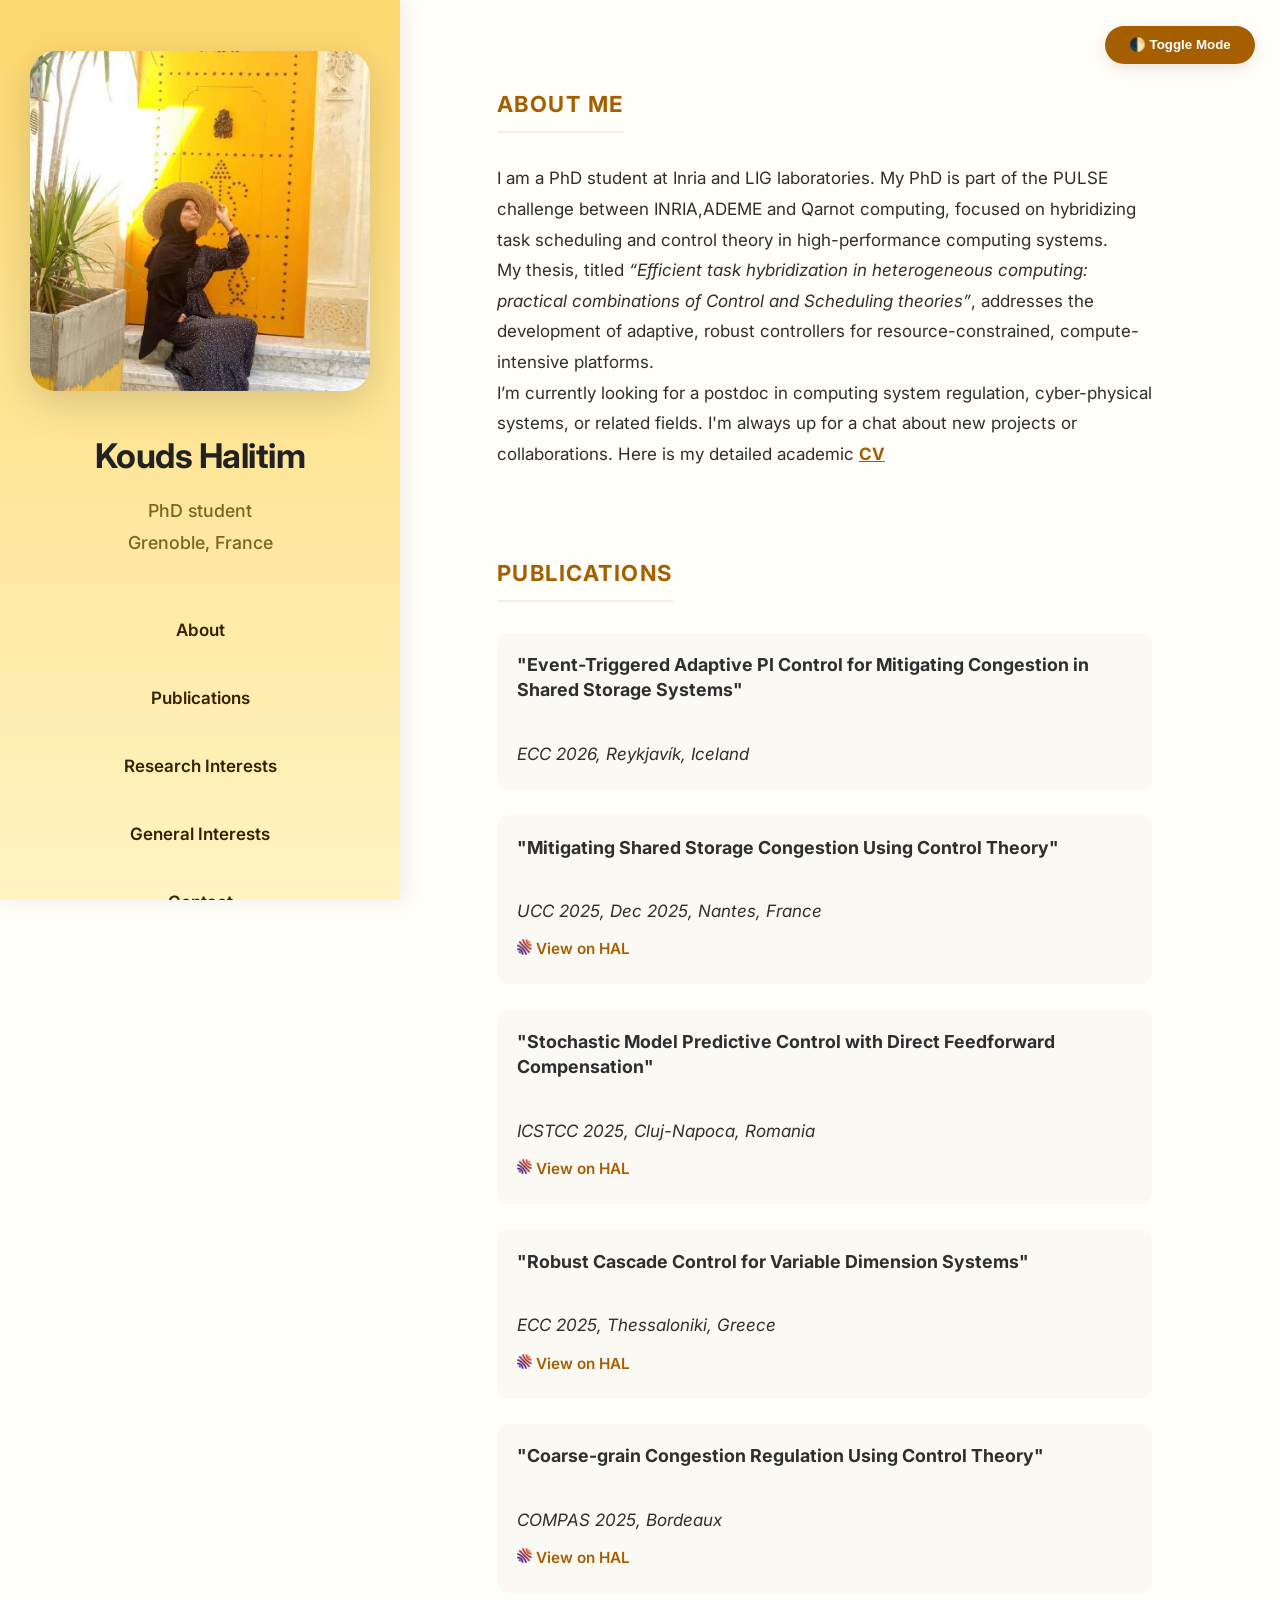
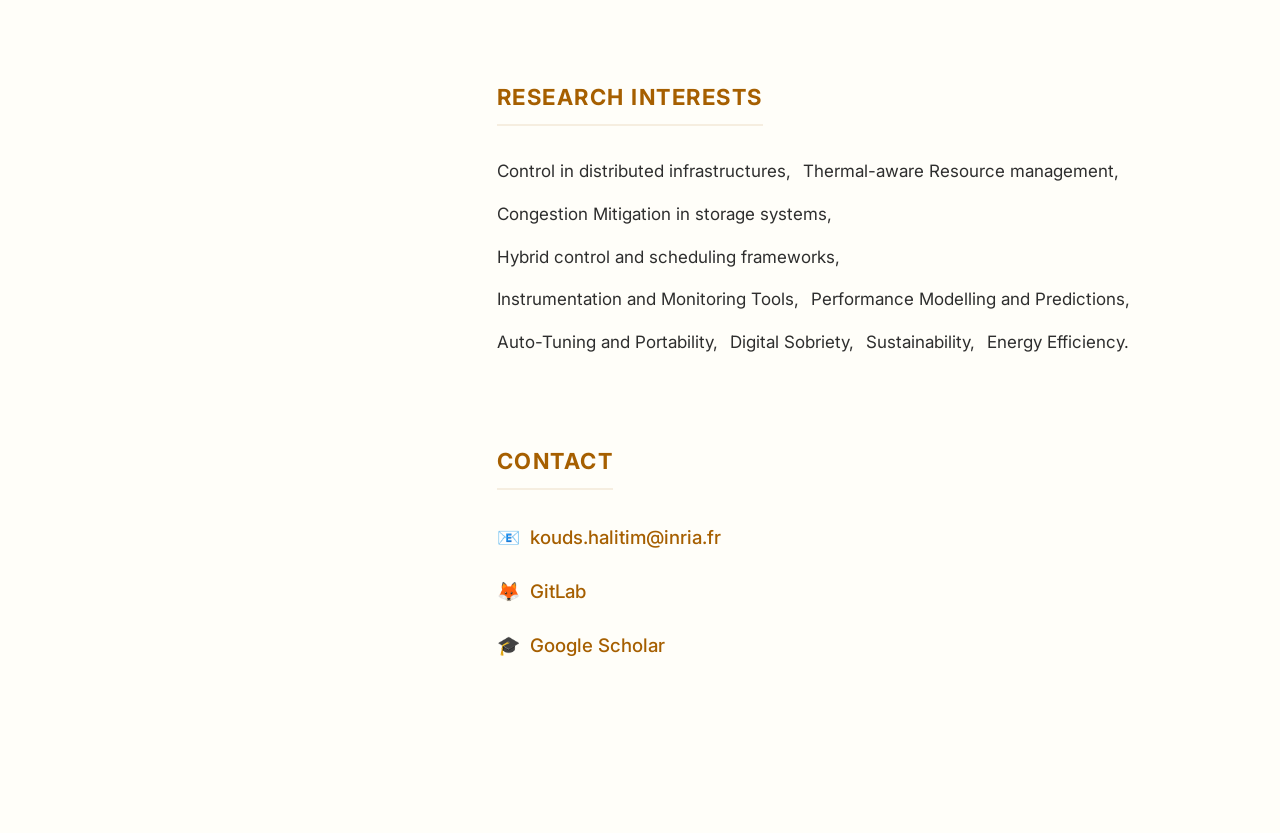
==== index.html @ ea8a24f0 "Fix HTML formatting and structure" ====
<!DOCTYPE html>
<html lang="en">
<head>
  <meta charset="UTF-8" />
  <meta name="viewport" content="width=device-width, initial-scale=1.0" />
  <title>Kouds Halitim | PhD Student</title>
  <meta name="description" content="Portfolio of Kouds Halitim" />
  <link rel="stylesheet" href="styles.css">
  <link rel="preconnect" href="https://fonts.googleapis.com">
  <link rel="preconnect" href="https://fonts.gstatic.com" crossorigin>
  <link href="https://fonts.googleapis.com/css2?family=Inter:wght@400;500;600;700&display=swap" rel="stylesheet">
  <script>
    function toggleTheme() {
      document.body.classList.toggle('dark-mode');
    }
  </script>
</head>
<body>

  <button class="theme-toggle" onclick="toggleTheme()">🌓 Toggle Mode</button>

  <div class="layout">
    <aside class="sidebar">
      <div class="profile-container">
        <img src="88205726.jpeg" alt="Kouds Halitim" class="profile-pic" />
      </div>
      <h1>Kouds Halitim</h1>
      <p class="tagline">PhD student<br/>Grenoble, France</p>
      
      <nav>
        <ul>
          <li><a href="#about">About</a></li>
          <li><a href="#publications">Publications</a></li>
          <li><a href="#research">Research Interests</a></li>
          <li><a href="interests.html">General Interests</a></li>
          <li><a href="#contact">Contact</a></li>
        </ul>
      </nav>
    </aside>

    <main class="main">
      <section id="about">
        <h2>About Me</h2>
        <p>I am a PhD student at Inria and LIG laboratories. My PhD is part of the PULSE challenge between INRIA,ADEME and Qarnot computing, focused on hybridizing task scheduling and control theory in high-performance computing systems.</p>
        <p>My thesis, titled <em>“Efficient task hybridization in heterogeneous computing: practical combinations of Control and Scheduling theories”</em>, addresses the development of adaptive, robust controllers for resource-constrained, compute-intensive platforms.</p>
        <p>I’m currently looking for a postdoc in computing system regulation, cyber-physical systems, or related fields. I'm always up for a chat about new projects or collaborations. Here is my detailed academic 
       <a href="Academic_CV.pdf" target="_blank" style="color: #a65f00; font-weight: bold;">
        CV
      </a> 
        </p>
        
      </section>

      <section id="publications">
        <h2>Publications</h2>
        <ul class="publications-list">
          <li>
            <strong>"Event-Triggered Adaptive PI Control for Mitigating Congestion in Shared Storage Systems"</strong><br />
            <span><em>ECC 2026, Reykjavík, Iceland</em></span>
          </li>
          <li>
            <strong>"Mitigating Shared Storage Congestion Using Control Theory"</strong><br />
            <span><em>UCC 2025, Dec 2025, Nantes, France</em></span><br />
            <a href="https://cnrs.hal.science/LIG/hal-05368563v1" target="_blank"> <img src= "hal-logo-header.png" alt="Hal logo" style="height:1em; vertical-align:text-top; right-margin:5px;"> View on HAL</a>
          </li>
          <li>
            <strong>"Stochastic Model Predictive Control with Direct Feedforward Compensation"</strong><br />
            <span><em>ICSTCC 2025, Cluj-Napoca, Romania</em></span><br />
            <a href="https://hal.science/hal-05210549v1" target="_blank"> <img src="hal-logo-header.png" alt="HAL logo" style="height:1em; vertical-align:text-top; right-margin:5px;"> View on HAL</a>
          </li>
          <li>
            <strong>"Robust Cascade Control for Variable Dimension Systems"</strong><br />
            <span><em>ECC 2025, Thessaloniki, Greece</em></span><br />
            <a href="https://hal.science/hal-05117585v1" target="_blank"><img src="hal-logo-header.png" alt="HAL logo" style="height:1em; vertical-align:text-top; right-margin:5px;"> View on HAL</a>
          </li>
          <li>
            <strong>"Coarse-grain Congestion Regulation Using Control Theory"</strong><br />
            <span><em>COMPAS 2025, Bordeaux</em></span><br />
            <a href="https://hal.science/hal-05075480v1" target="_blank"><img src="hal-logo-header.png" alt="HAL logo" style="height:1em; vertical-align:text-top; right-margin:5px;"> View on HAL</a>
          </li>
        </ul>
      </section>

      <section id="research">
        <h2>Research Interests</h2>
        <div class="research-container">
          <span>Control in distributed infrastructures, </span>
          <span>Thermal-aware Resource management, </span>
          <span>Congestion Mitigation in storage systems, </span>
          <span>Hybrid control and scheduling frameworks,</span>
          <span>Instrumentation and Monitoring Tools,</span>
          <span>Performance Modelling and Predictions,</span>
          <span>Auto-Tuning and Portability,</span>
          <span>Digital Sobriety,</span>
          <span>Sustainability,</span>
          <span>Energy Efficiency.</span>

        </div>
      </section>

      <section id="contact">
        <h2>Contact</h2>
        <ul class="contact-info">
          <li>📧 <a href="mailto:kouds.halitim@inria.fr">kouds.halitim@inria.fr</a></li>
          <li>🦊 <a href="https://gitlab.inria.fr/khalitim" target="_blank">GitLab</a></li>
          <li>🎓 <a href="https://scholar.google.com/citations?user=SqHRM-IAAAAJ&hl=en" target="_blank">Google Scholar</a></li>
        </ul>
      </section>
    </main>
  </div>
  <script data-goatcounter="https://portfolio-kouds.goatcounter.com/count"
          async src="//gc.zgo.at/count.js"></script>
  </script>
</body>
</html>
---- styles.css ----
:root {
  --bg-light: #fffef9;
  --bg-dark: #121212;
  --text-light: #2e2e2e;
  --text-dark: #f0f0f0;
  --accent: #a65f00;
  --sidebar-bg: linear-gradient(180deg, #fdd76e, #fff4c2);
  --transition: all 0.3s cubic-bezier(0.4, 0, 0.2, 1);
}

* {
  margin: 0;
  padding: 0;
  box-sizing: border-box;
}

html {
  scroll-behavior: smooth;
  font-size: 17px;
}

body {
  font-family: 'Inter', sans-serif;
  background-color: var(--bg-light);
  color: var(--text-light);
  line-height: 1.8;
  display: flex;
  transition: background-color 0.4s ease;
}

.layout {
  display: flex;
  width: 100%;
}

.sidebar {
  background: var(--sidebar-bg);
  width: 400px; 
  padding: 3rem 2rem;
  text-align: center;
  position: fixed;
  top: 0;
  bottom: 0;
  left: 0;
  box-shadow: 4px 0 20px rgba(0,0,0,0.08);
  display: flex;
  flex-direction: column;
  overflow-y: auto;
  z-index: 10;
}

.profile-container {
  width: 100%;
  display: flex;
  justify-content: center;
  margin-bottom: 2rem;
}

.profile-pic {
  width: 340px; 
  height: 340px;
  object-fit: cover;
  border: none; 
  padding: 0;  
  border-radius: 1.5rem; 
  box-shadow: 0 12px 40px rgba(0,0,0,0.15);
  transition: var(--transition);
}

.sidebar h1 {
  font-size: 2rem;
  font-weight: 700;
  margin-bottom: 0.5rem;
  color: #222;
  letter-spacing: -0.5px;
}

.tagline {
  font-size: 1.05rem;
  margin-bottom: 2.5rem;
  color: #554400;
  font-weight: 500;
  opacity: 0.8;
}

nav ul {
  list-style: none;
  padding: 0;
}

nav li {
  margin-bottom: 0.6rem;
}

nav a {
  display: block;
  padding: 0.8rem;
  color: #332200;
  font-weight: 600;
  text-decoration: none;
  border-radius: 12px;
  transition: var(--transition);
}
nav a:hover {
  background: rgba(255, 255, 255, 0.5);
  color: var(--accent);
}

.main {
  flex: 1;
  margin-left: 420px; 
  padding: 5rem 10% 5rem 6%;
}

section {
  margin-bottom: 5rem;
  max-width: 850px;
}

h2 {
  font-size: 1.3rem;
  color: var(--accent);
  margin-bottom: 1.8rem;
  text-transform: uppercase;
  letter-spacing: 1.5px;
  border-bottom: 2px solid rgba(166, 95, 0, 0.1);
  display: inline-block;
  padding-bottom: 6px;
}

.publications-list {
  list-style: none;
}

.publications-list li {
  margin-bottom: 1.5rem;
  padding: 1.2rem;
  background: rgba(0,0,0,0.02);
  border-radius: 12px;
}

.publications-list strong {
  display: block;
  font-size: 1.05rem;
  color: var(--text-light);
  line-height: 1.4;
  margin-bottom: 0.3rem;
}

.publications-list a {
  color: var(--accent);
  text-decoration: none;
  font-weight: 600;
  font-size: 0.9rem;
  display: inline-block;
  margin-top: 0.5rem;
}

.research-container {
  display: flex;
  flex-wrap: wrap;
  gap: 12px;
}

.research-chip {
  background: rgba(166, 95, 0, 0.08);
  color: var(--accent);
  padding: 10px 20px;
  border-radius: 50px;
  font-size: 0.9rem;
  font-weight: 600;
  border: 1px solid rgba(166, 95, 0, 0.15);
  transition: var(--transition);
}

.contact-info {
  list-style: none;
}

.contact-info li {
  margin-bottom: 1.2rem;
  font-size: 1.1rem;
  display: flex;
  align-items: center;
  gap: 10px;
}

.contact-info a {
  color: var(--accent);
  text-decoration: none;
  font-weight: 500;
  transition: var(--transition);
}

.theme-toggle {
  position: fixed;
  top: 1.5rem;
  right: 1.5rem;
  padding: 0.7rem 1.4rem;
  background: var(--accent);
  color: #fff;
  border: none;
  border-radius: 50px;
  cursor: pointer;
  z-index: 1000;
  font-weight: 600;
  box-shadow: 0 4px 15px rgba(0,0,0,0.1);
  transition: var(--transition);
}
.theme-toggle:hover {
filter: brightness(1.1);
}
body.dark-mode {
  background-color: var(--bg-dark);
  color: var(--text-dark);
}

body.dark-mode .sidebar {
  background: #181818;
  border-right: 1px solid #333;
}

body.dark-mode .sidebar h1, 
body.dark-mode .sidebar a,
body.dark-mode .tagline {
  color: var(--text-dark);
}

body.dark-mode .publications-list li {
  background: rgba(255,255,255,0.04);
}

body.dark-mode .publications-list strong {
  color: var(--text-dark);
}

.blog-post{
  display: flex;
  gap: 2.5rem;
  margin-bottom:2rem;
  align-items: flex-start;
}

.blog-image{
  flex: 0 0 200px;
}

.blog-image img {
  width: 100%;
  border-radius: 12px;
  box-shadow: 0 4px 15px rgba(0,0,0,0.1);
}

.blog-content h3 {
  font-size: 1.2rem;
  margin-bottom: 0.8rem;
  color: var(--text-light);
  letter-spacing: 0.5px;
}

body.dark-mode .blog-content h3 {
  color: var(--text-dark);
}

.blog-excerpt {
  font-style: italic;
  font-size: 0.95rem;
  color: #666;
  margin-bottom: 1rem;
}

.read-more {
  color: var(--accent);
  text-decoration: none;
  font-weight: 600;
  font-size: 0.9rem;
  transition: var(--transition);
}

.read-more:hover {
  text-decoration: underline;
}

@media (max-width: 1150px) {
  .layout { flex-direction: column; }
  .sidebar { 
    position: relative; 
    width: 100%; 
    height: auto; 
    border-right: none; 
    padding: 3rem 1.5rem;
  }
  .main { margin-left: 0; padding: 3rem 2rem; }
  .profile-pic { width: 260px; height: 260px; }
}
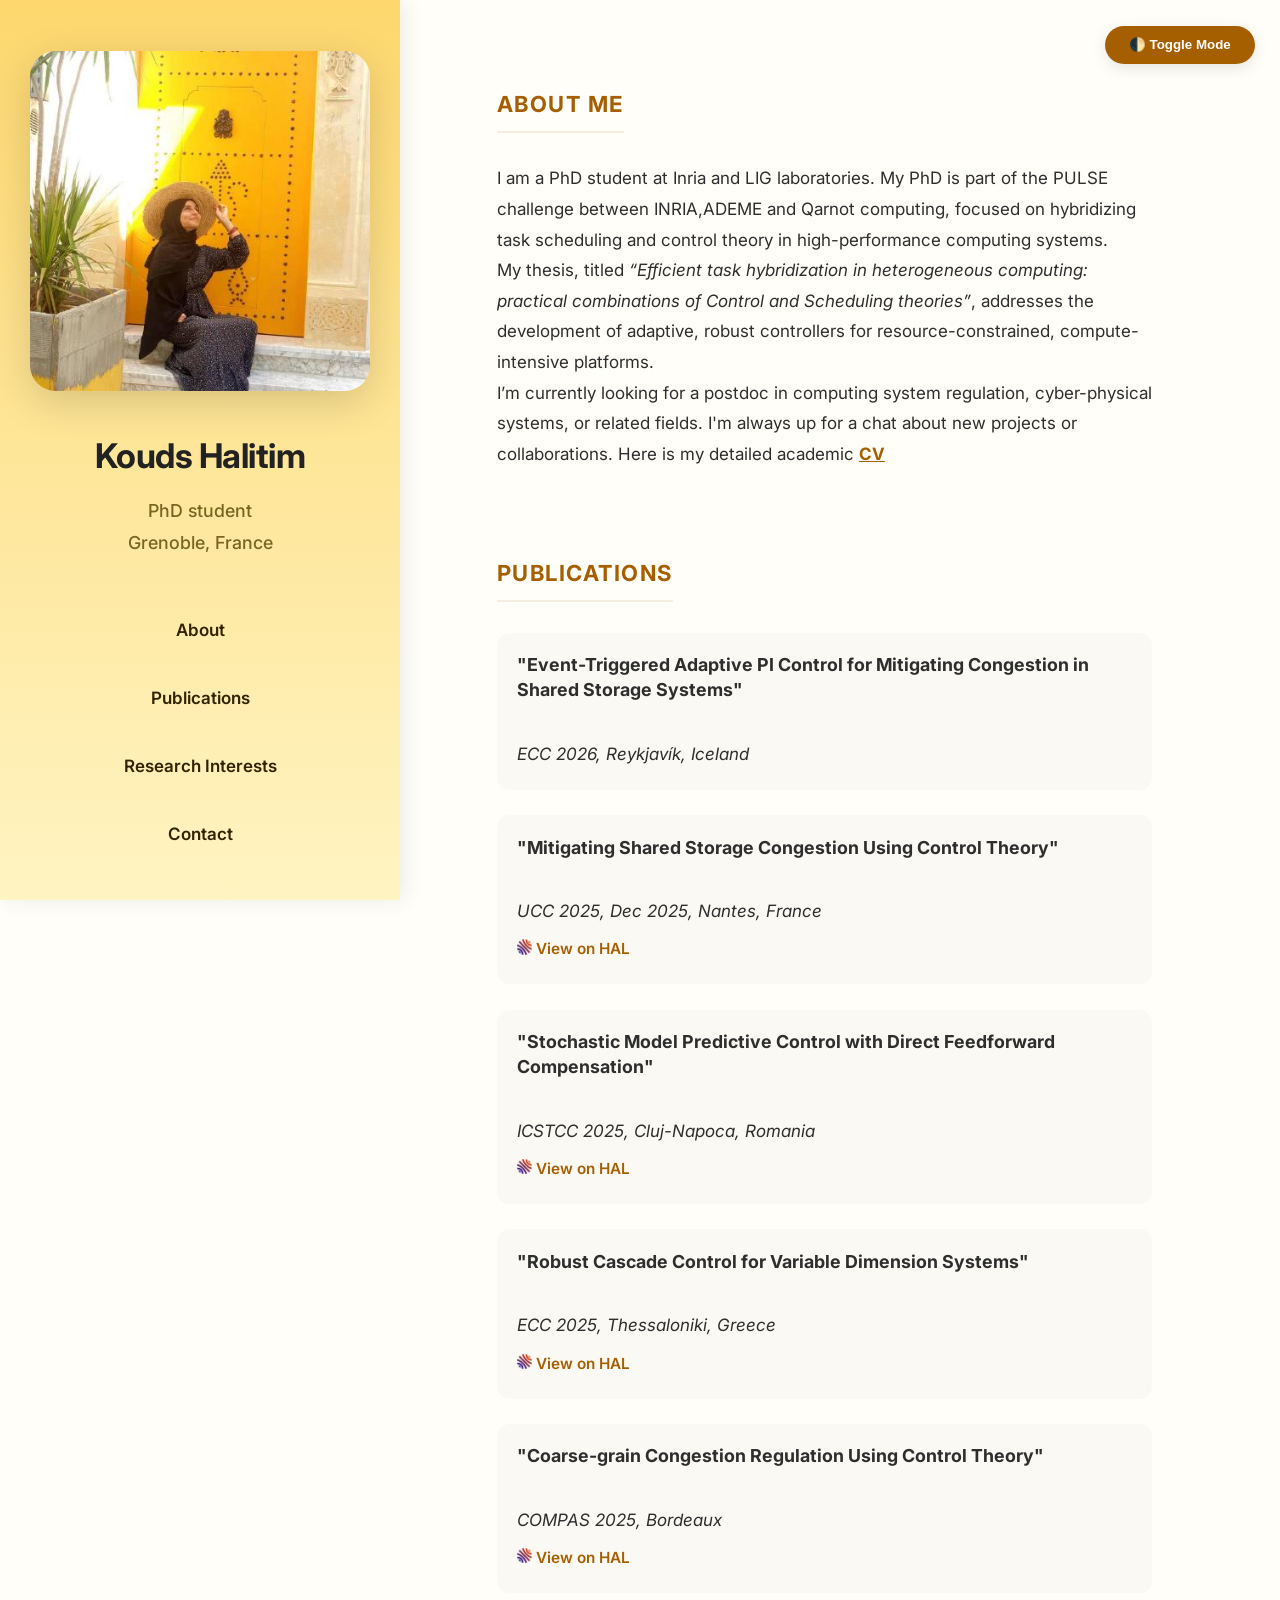
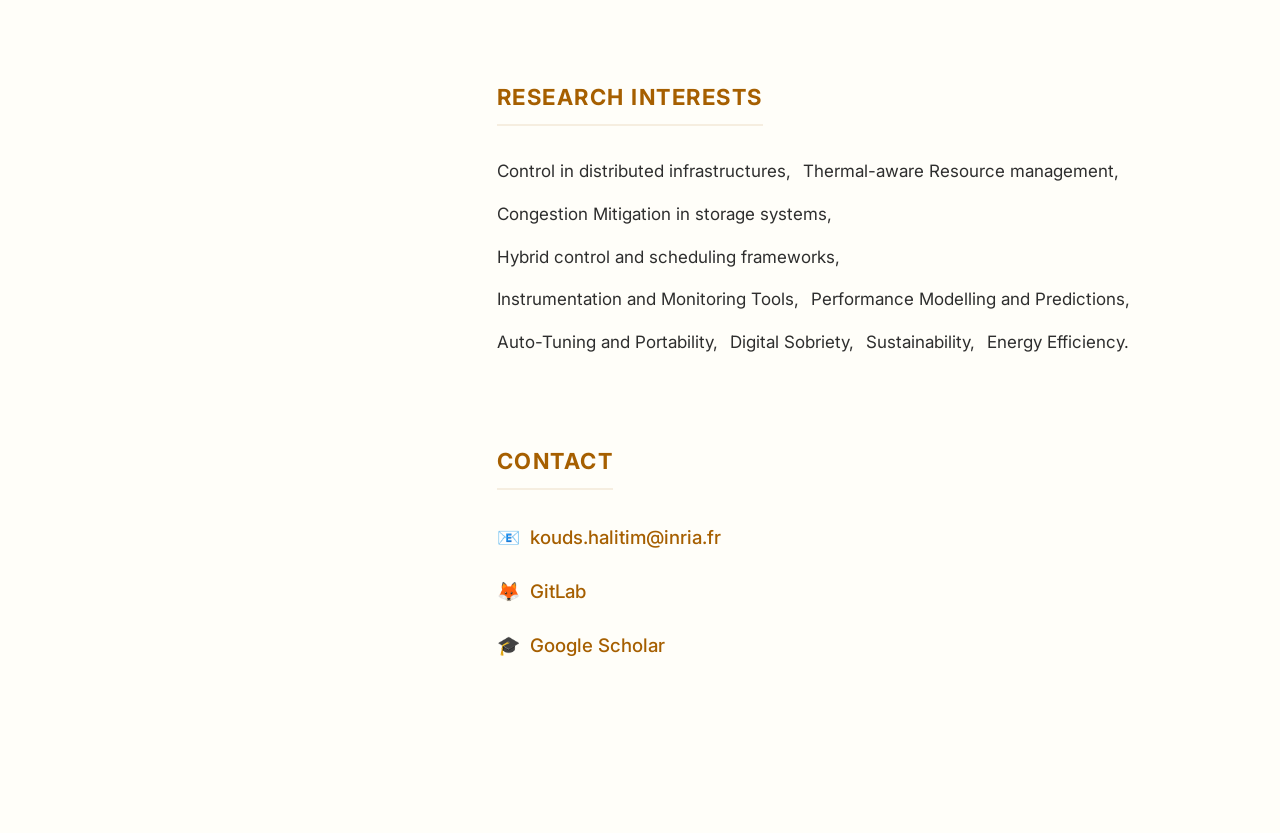
==== commit 1fa5f14a: "Update index.html" ====
--- a/index.html
+++ b/index.html
@@ -32,7 +32,7 @@
           <li><a href="#about">About</a></li>
           <li><a href="#publications">Publications</a></li>
           <li><a href="#research">Research Interests</a></li>
-          <li><a href="interests.html">General Interests</a></li>
+          <!--<li><a href="interests.html">General Interests</a></li>!-->
           <li><a href="#contact">Contact</a></li>
         </ul>
       </nav>
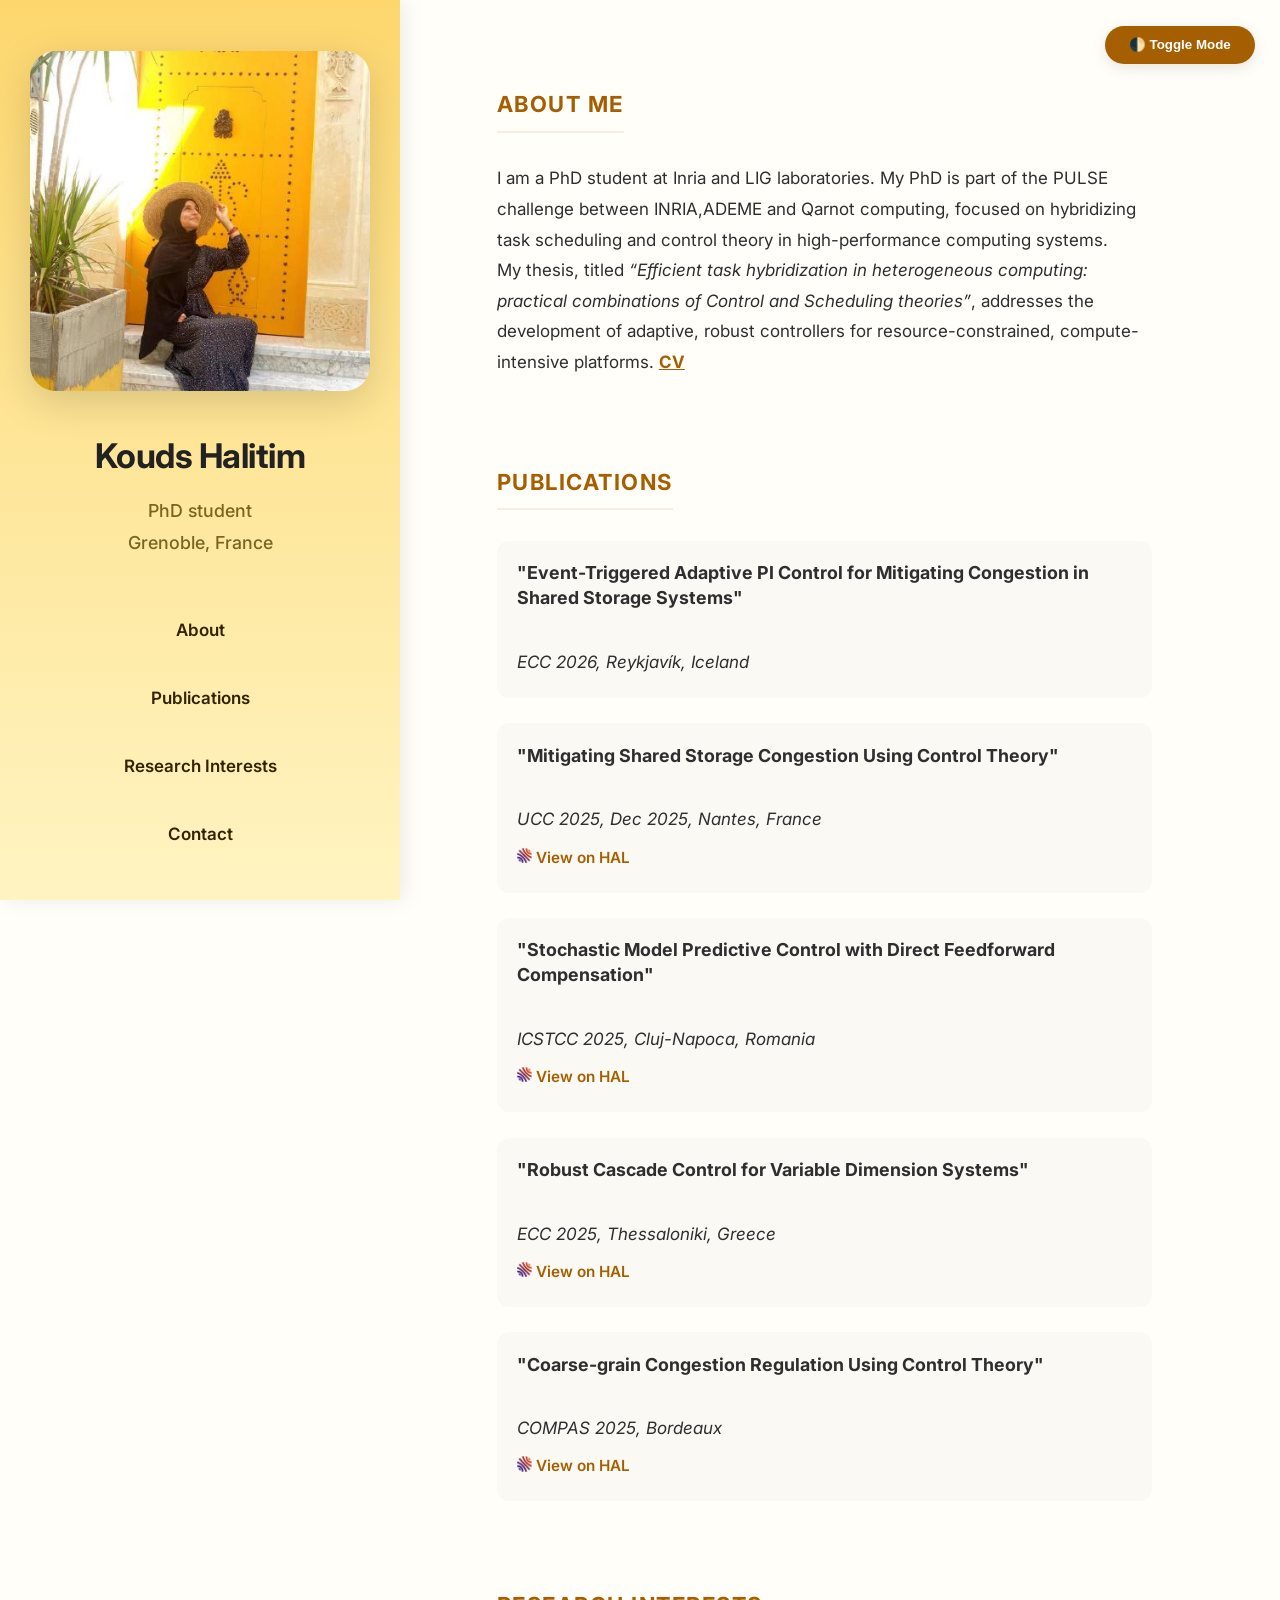
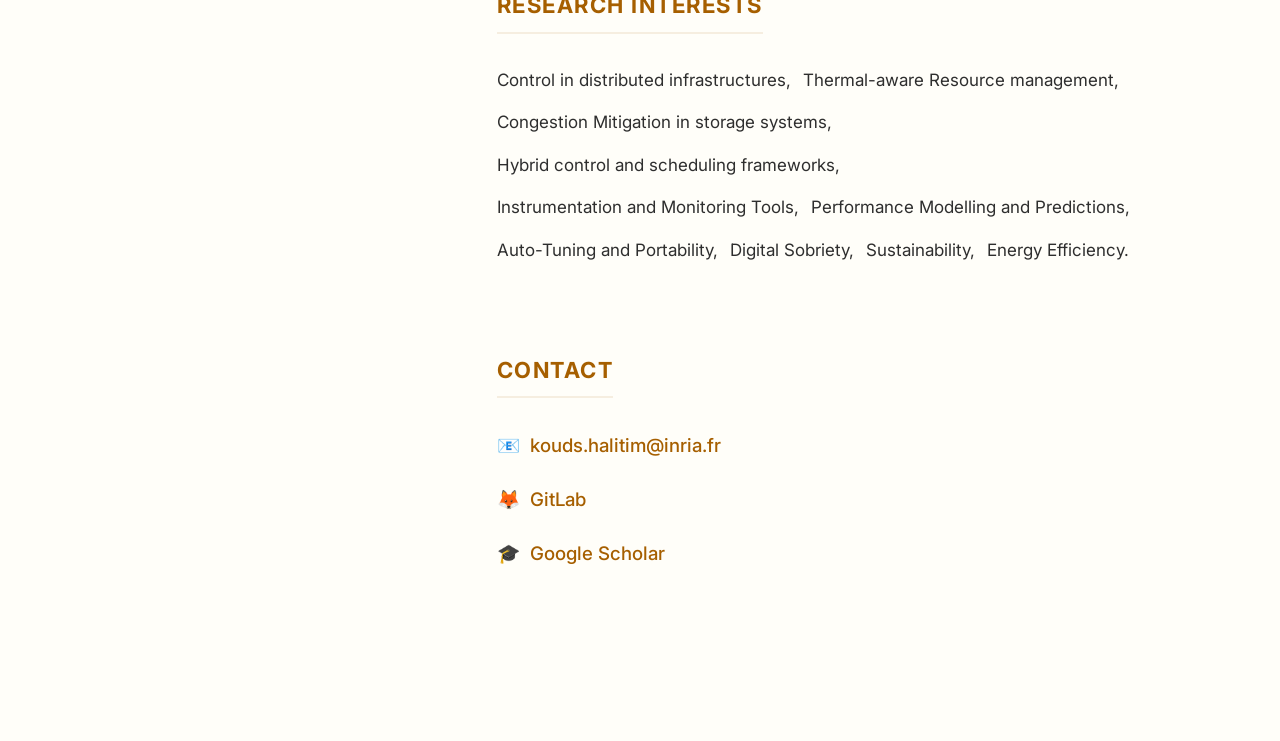
==== commit eb8e6c9d: "Fix HTML formatting and structure" ====
--- a/index.html
+++ b/index.html
@@ -42,8 +42,7 @@
       <section id="about">
         <h2>About Me</h2>
         <p>I am a PhD student at Inria and LIG laboratories. My PhD is part of the PULSE challenge between INRIA,ADEME and Qarnot computing, focused on hybridizing task scheduling and control theory in high-performance computing systems.</p>
-        <p>My thesis, titled <em>“Efficient task hybridization in heterogeneous computing: practical combinations of Control and Scheduling theories”</em>, addresses the development of adaptive, robust controllers for resource-constrained, compute-intensive platforms.</p>
-        <p>I’m currently looking for a postdoc in computing system regulation, cyber-physical systems, or related fields. I'm always up for a chat about new projects or collaborations. Here is my detailed academic 
+        <p>My thesis, titled <em>“Efficient task hybridization in heterogeneous computing: practical combinations of Control and Scheduling theories”</em>, addresses the development of adaptive, robust controllers for resource-constrained, compute-intensive platforms.
        <a href="Academic_CV.pdf" target="_blank" style="color: #a65f00; font-weight: bold;">
         CV
       </a> 
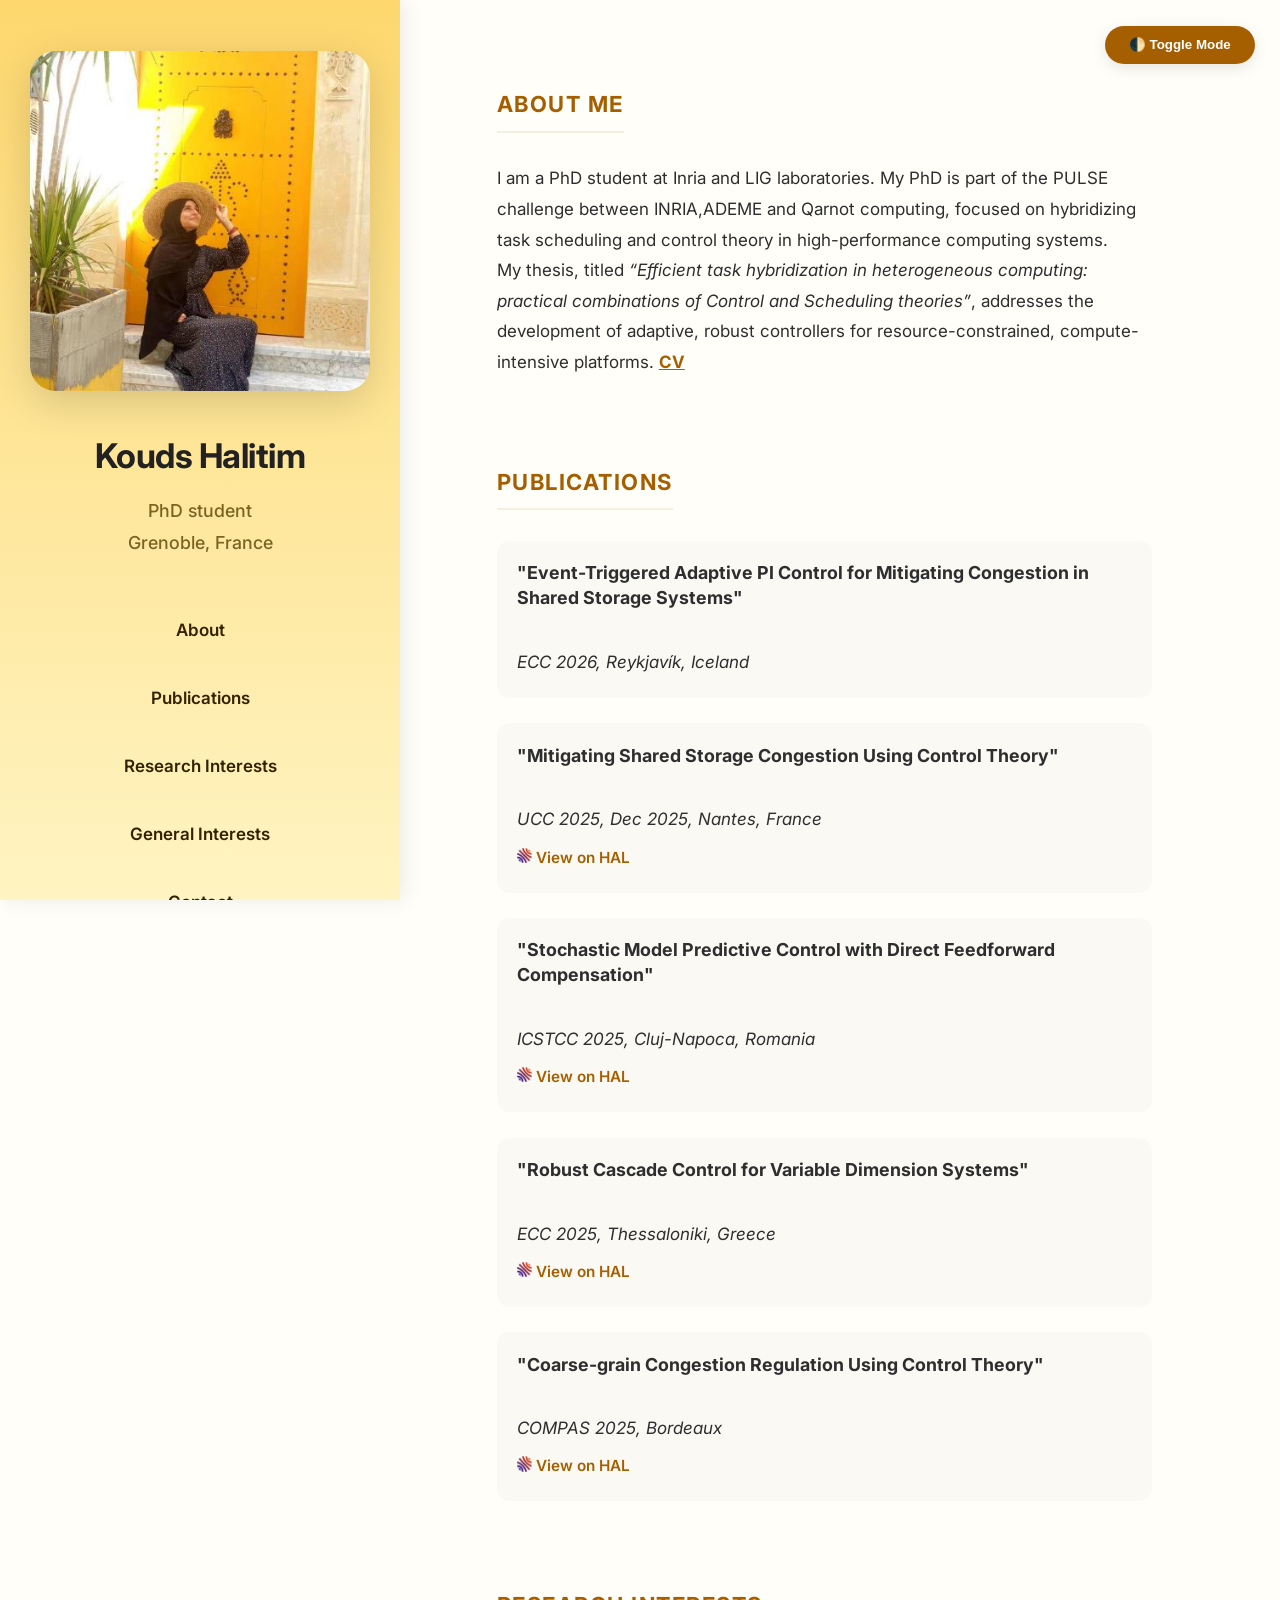
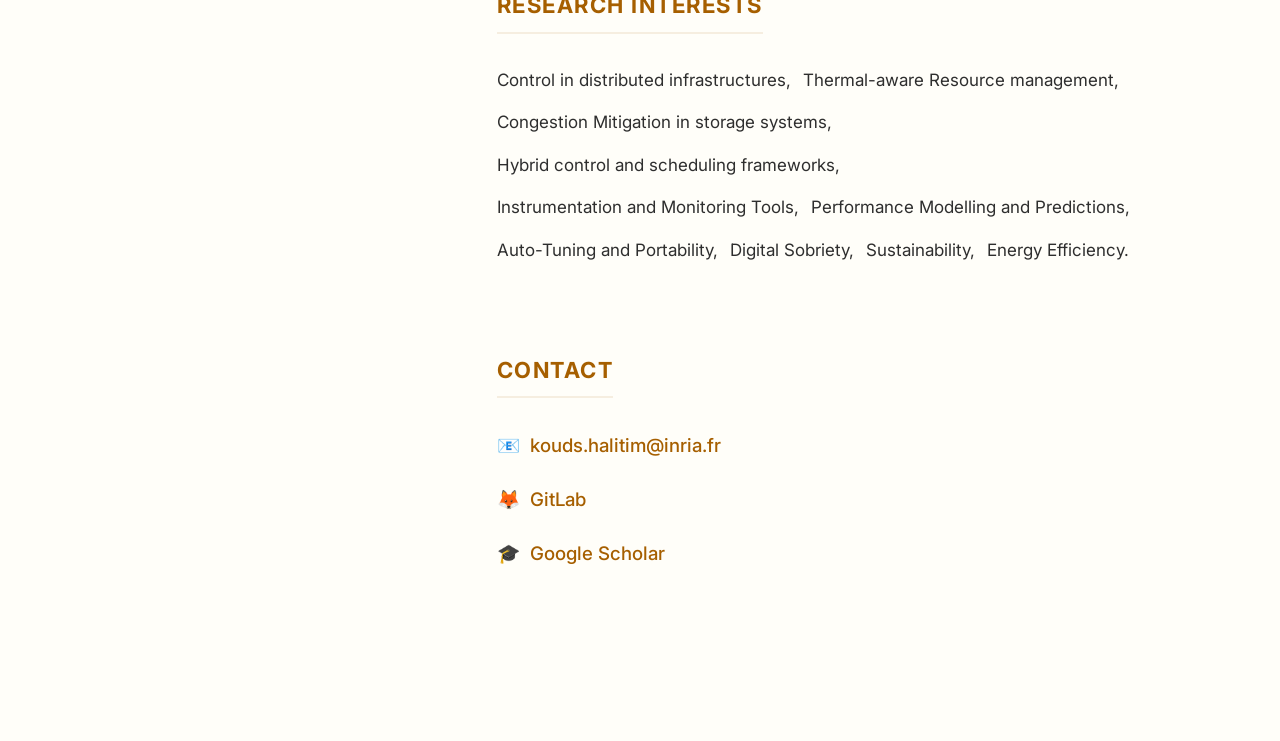
==== commit f223ed73: "Update index.html" ====
--- a/index.html
+++ b/index.html
@@ -32,7 +32,7 @@
           <li><a href="#about">About</a></li>
           <li><a href="#publications">Publications</a></li>
           <li><a href="#research">Research Interests</a></li>
-          <!--<li><a href="interests.html">General Interests</a></li>!-->
+          <li><a href="interests.html">General Interests</a></li>
           <li><a href="#contact">Contact</a></li>
         </ul>
       </nav>
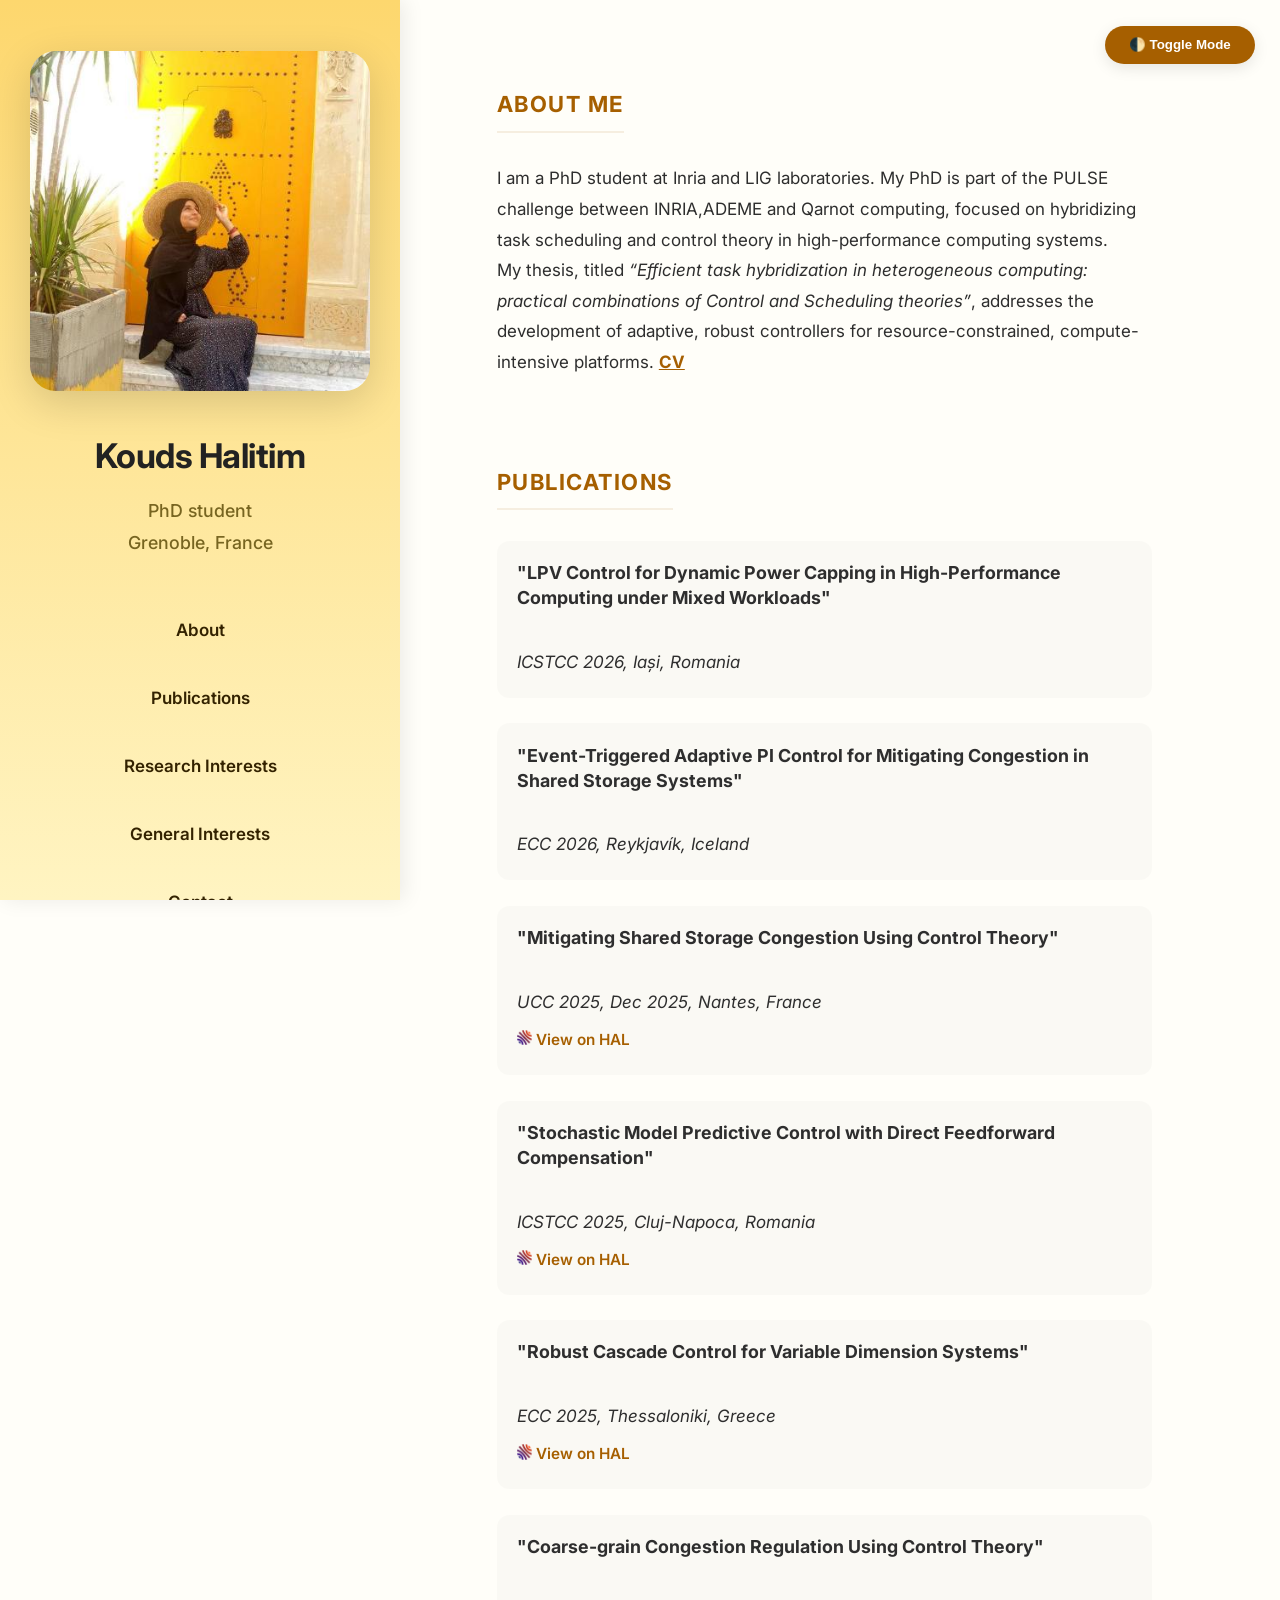
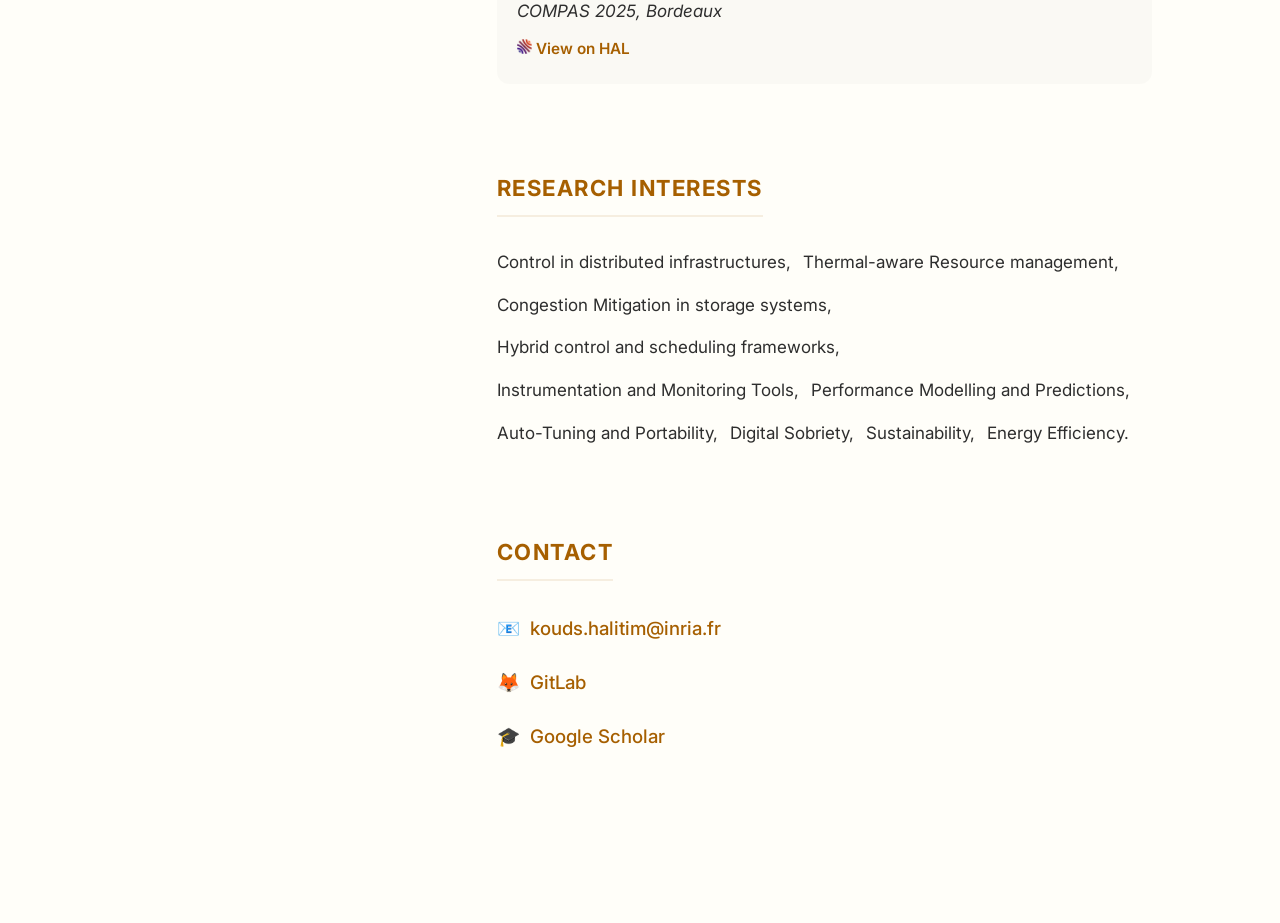
==== commit 773ddaf4: "Modify index.html with new content Updated publications list and added new research interest." ====
--- a/index.html
+++ b/index.html
@@ -53,6 +53,10 @@
       <section id="publications">
         <h2>Publications</h2>
         <ul class="publications-list">
+           <li>
+            <strong>"LPV Control for Dynamic Power Capping in High-Performance Computing under Mixed Workloads"</strong><br />
+            <span><em>ICSTCC 2026, Iași, Romania</em></span>
+          </li>
           <li>
             <strong>"Event-Triggered Adaptive PI Control for Mitigating Congestion in Shared Storage Systems"</strong><br />
             <span><em>ECC 2026, Reykjavík, Iceland</em></span>
--- a/styles.css
+++ b/styles.css
@@ -281,6 +281,128 @@
   text-decoration: underline;
 }
 
+.photo-grid {
+  display: grid;
+  grid-template-columns: repeat(auto-fit, minmax(250px, 1fr));
+  gap: 20px;
+  margin: 30px 0;
+}
+
+.photo-card img {
+  width: 100%;
+  height: 500px;
+  object-fit: cover;
+  border-radius: 12px;
+}
+
+.photo-card.portrait img {
+  height: 300px;
+  object-fit: contain;
+  background: #f5f5f5;
+
+}
+
+.photo-card p {
+  text-align: center;
+  font-size: 0.9rem;
+}
+
+.blog-post-full img {
+  max-width: 100%;
+  border-radius: 12px;
+}
+
+.blog-post-full img {
+  max-width: 100%;
+  border-radius: 12px;
+}
+
+
+
+.blog-post-full h3 {
+  font-size: 1.6rem;
+  color: var(--accent);
+  margin-top: 3.5rem;
+  margin-bottom: 1.2rem;
+  letter-spacing: 0.5px;
+  font-weight: 700;
+}
+
+.blog-post-full h4 {
+  font-size: 1.35rem;
+  color: var(--text-light);
+  margin-top: 2.8rem;
+  margin-bottom: 1rem;
+  font-weight: 600;
+  border-left: 4px solid var(--accent);
+  padding-left: 12px;
+}
+
+.blog-post-full h5 {
+  font-size: 1.15rem;
+  color: var(--accent);
+  margin-top: 2rem;
+  margin-bottom: 0.8rem;
+  font-weight: 600;
+}
+
+
+.blog-post-full p {
+  margin-bottom: 1.5rem;
+  line-height: 1.9;
+}
+
+
+.blog-post-full .blog-image {
+  margin: 2.5rem 0;
+}
+
+.blog-post-full .blog-image img {
+  width: 100%;
+  border-radius: 12px;
+  box-shadow: 0 8px 25px rgba(0,0,0,0.12);
+}
+
+
+/* Photo gallery */
+.photo-grid {
+  display: grid;
+  grid-template-columns: repeat(auto-fit, minmax(250px, 1fr));
+  gap: 20px;
+  margin: 2.5rem 0;
+}
+
+.photo-card img {
+  width: 100%;
+  border-radius: 12px;
+  box-shadow: 0 5px 15px rgba(0,0,0,0.1);
+}
+
+.photo-card p {
+  text-align: center;
+  font-size: 0.9rem;
+  margin-top: 0.5rem;
+}
+.blog-video {
+  margin: 2.5rem 0;
+}
+
+.blog-video video {
+  width: 100%;
+  max-width: 300px;
+  border-radius: 12px;
+  box-shadow: 0 8px 25px rgba(0,0,0,0.12);
+}
+
+body.dark-mode .blog-post-full h4 {
+  color: var(--text-dark);
+}
+
+body.dark-mode .blog-post-full h3,
+body.dark-mode .blog-post-full h5 {
+  color: var(--accent);
+}
+
 @media (max-width: 1150px) {
   .layout { flex-direction: column; }
   .sidebar { 
@@ -293,4 +415,3 @@
   .main { margin-left: 0; padding: 3rem 2rem; }
   .profile-pic { width: 260px; height: 260px; }
 }
-
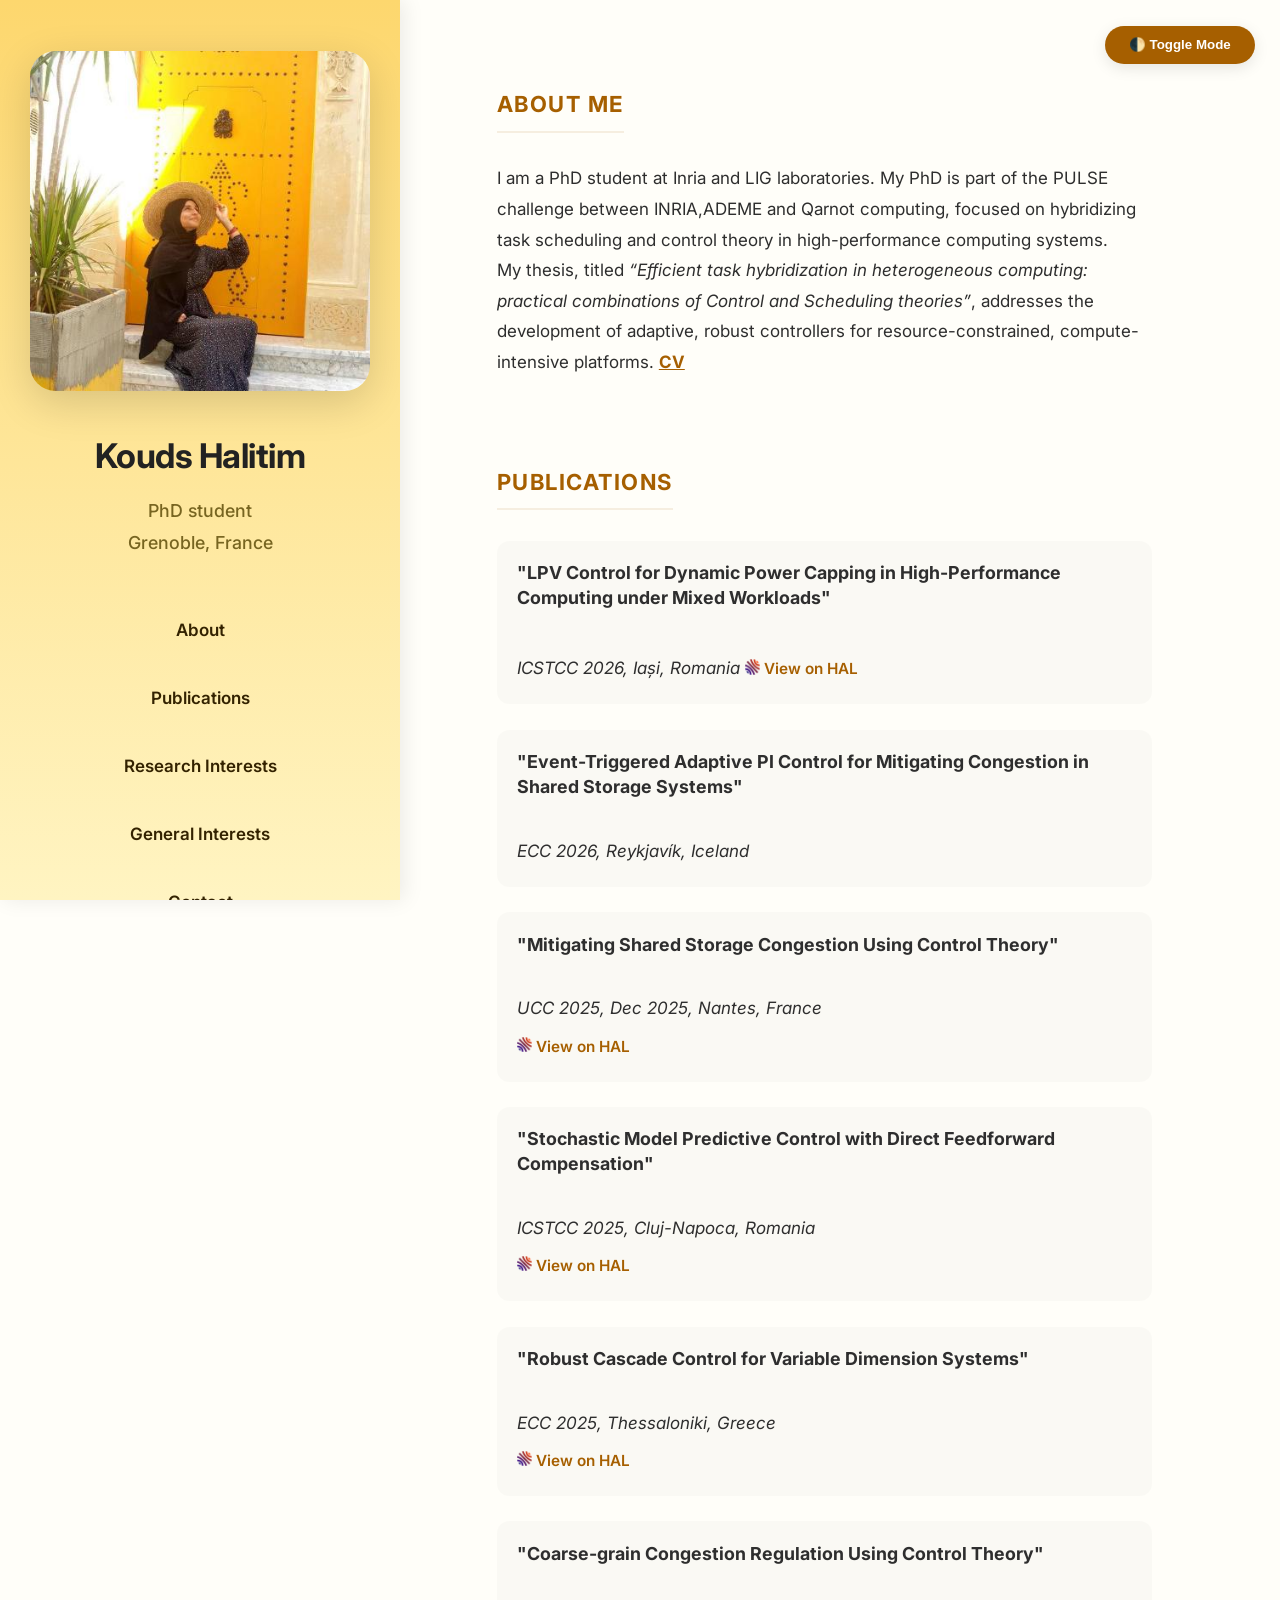
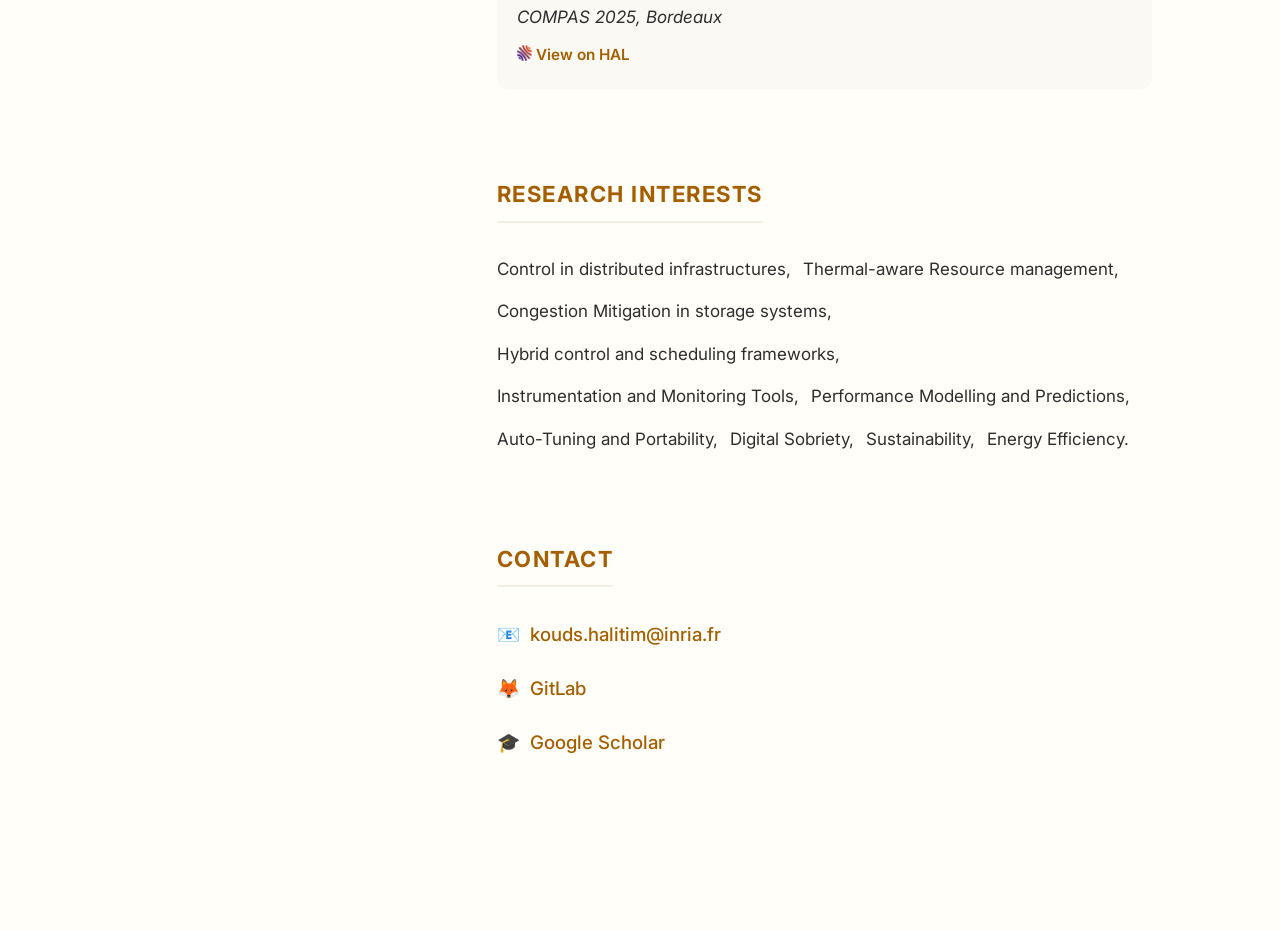
==== commit 735c7f07: "Fix HTML encoding issues in index.html" ====
--- a/index.html
+++ b/index.html
@@ -56,6 +56,8 @@
            <li>
             <strong>"LPV Control for Dynamic Power Capping in High-Performance Computing under Mixed Workloads"</strong><br />
             <span><em>ICSTCC 2026, Iași, Romania</em></span>
+            <a href="https://hal.science/hal-05708500" target="_blank"> <img src= "hal-logo-header.png" alt="Hal logo" style="height:1em; vertical-align:text-top; right-margin:5px;"> View on HAL</a>
+
           </li>
           <li>
             <strong>"Event-Triggered Adaptive PI Control for Mitigating Congestion in Shared Storage Systems"</strong><br />
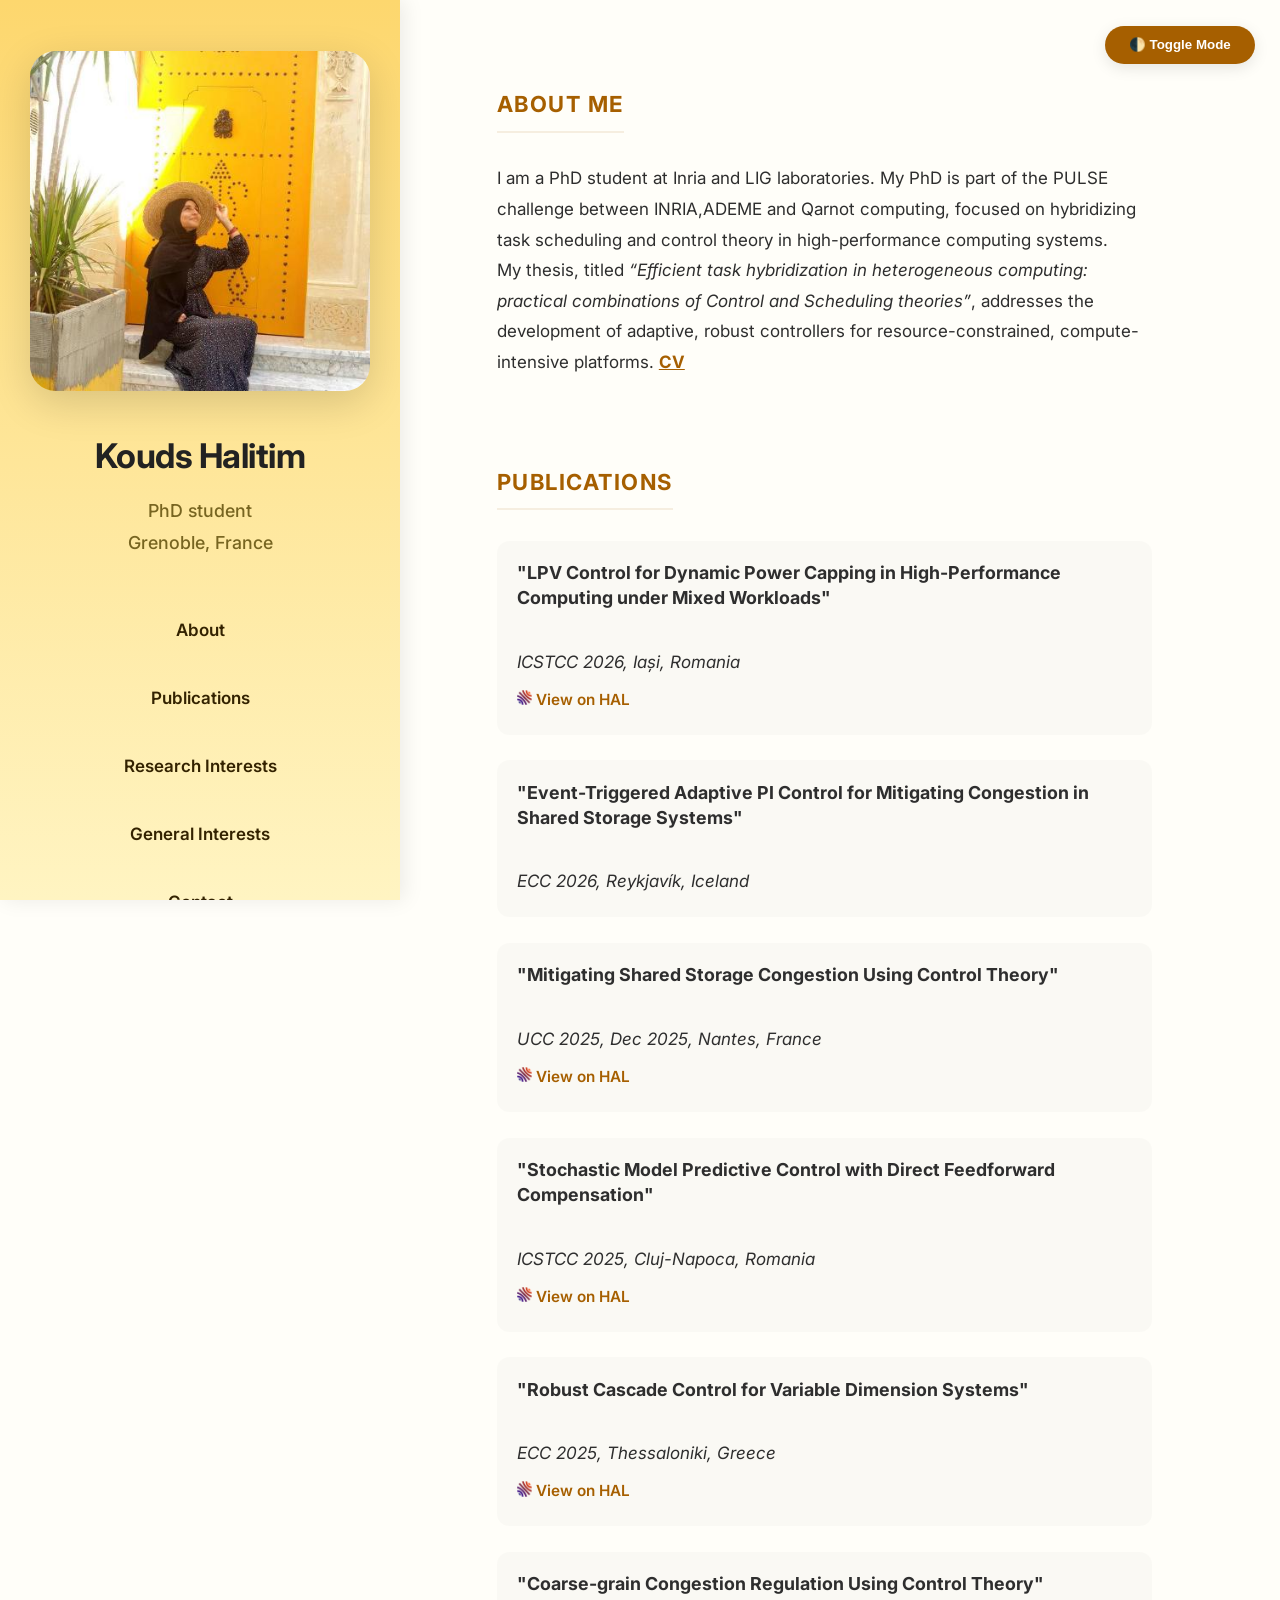
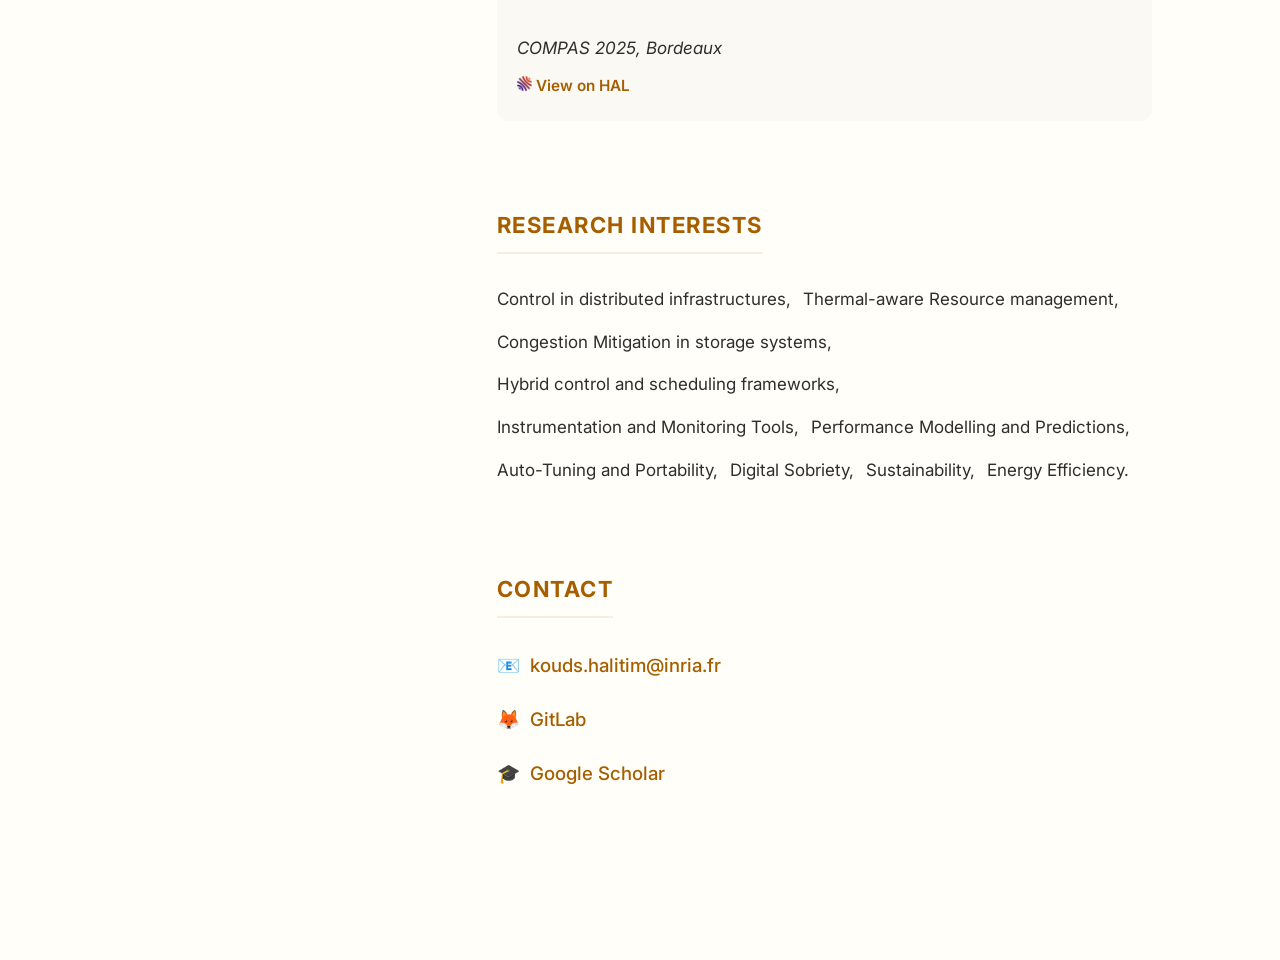
==== commit 87a4ba20: "Fix HTML encoding issues in index.html" ====
--- a/index.html
+++ b/index.html
@@ -55,7 +55,7 @@
         <ul class="publications-list">
            <li>
             <strong>"LPV Control for Dynamic Power Capping in High-Performance Computing under Mixed Workloads"</strong><br />
-            <span><em>ICSTCC 2026, Iași, Romania</em></span>
+            <span><em>ICSTCC 2026, Iași, Romania</em></span><br />
             <a href="https://hal.science/hal-05708500" target="_blank"> <img src= "hal-logo-header.png" alt="Hal logo" style="height:1em; vertical-align:text-top; right-margin:5px;"> View on HAL</a>
 
           </li>
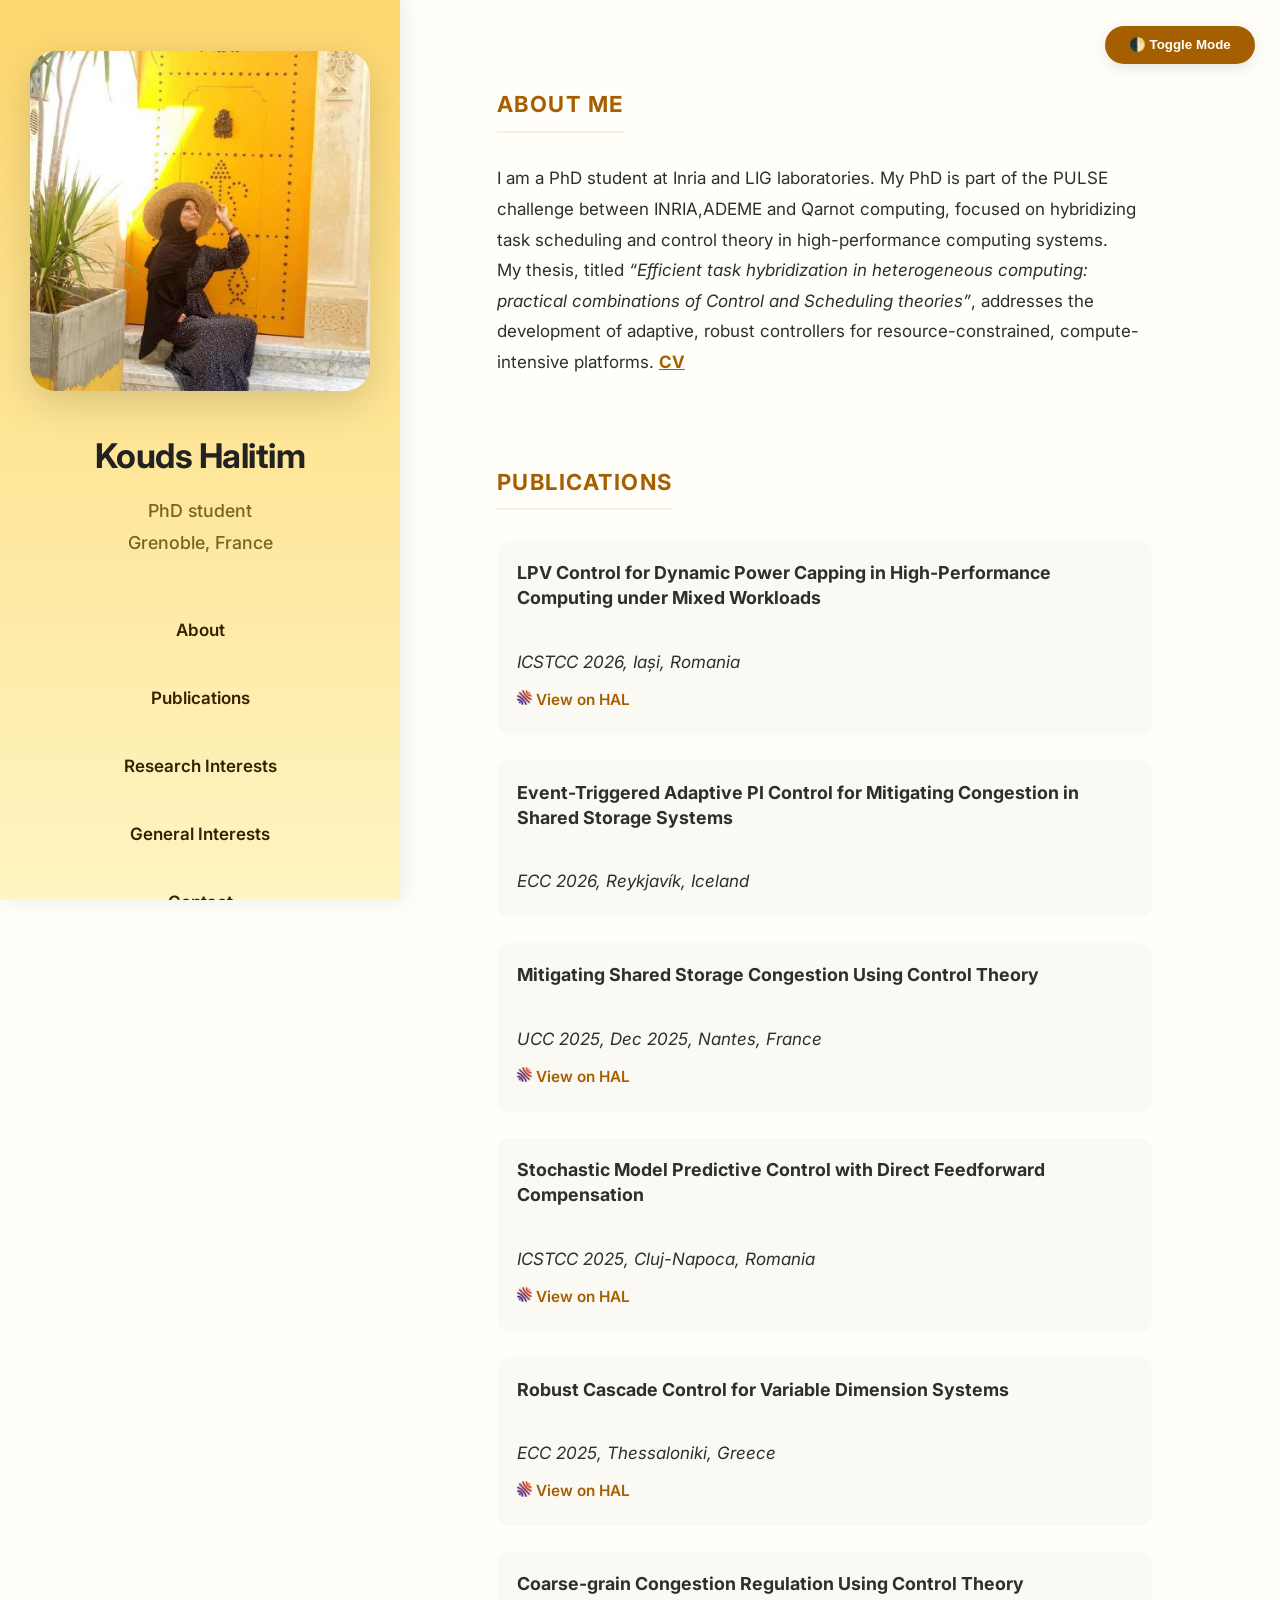
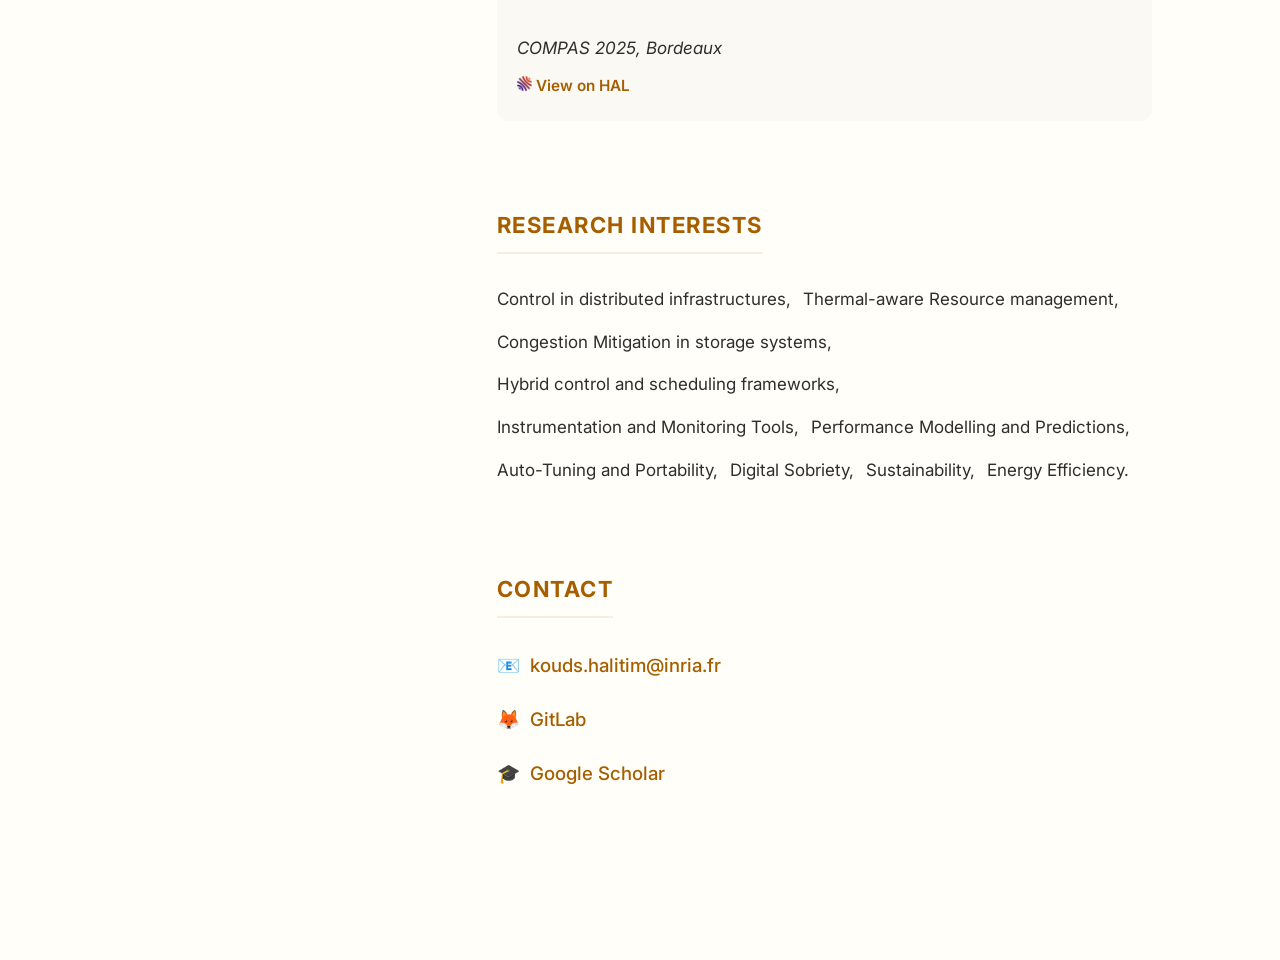
==== commit c07027dd: "Fix HTML formatting issues in index.html" ====
--- a/index.html
+++ b/index.html
@@ -54,32 +54,32 @@
         <h2>Publications</h2>
         <ul class="publications-list">
            <li>
-            <strong>"LPV Control for Dynamic Power Capping in High-Performance Computing under Mixed Workloads"</strong><br />
+            <strong>LPV Control for Dynamic Power Capping in High-Performance Computing under Mixed Workloads</strong><br />
             <span><em>ICSTCC 2026, Iași, Romania</em></span><br />
             <a href="https://hal.science/hal-05708500" target="_blank"> <img src= "hal-logo-header.png" alt="Hal logo" style="height:1em; vertical-align:text-top; right-margin:5px;"> View on HAL</a>
 
           </li>
           <li>
-            <strong>"Event-Triggered Adaptive PI Control for Mitigating Congestion in Shared Storage Systems"</strong><br />
+            <strong>Event-Triggered Adaptive PI Control for Mitigating Congestion in Shared Storage Systems</strong><br />
             <span><em>ECC 2026, Reykjavík, Iceland</em></span>
           </li>
           <li>
-            <strong>"Mitigating Shared Storage Congestion Using Control Theory"</strong><br />
+            <strong>Mitigating Shared Storage Congestion Using Control Theory</strong><br />
             <span><em>UCC 2025, Dec 2025, Nantes, France</em></span><br />
             <a href="https://cnrs.hal.science/LIG/hal-05368563v1" target="_blank"> <img src= "hal-logo-header.png" alt="Hal logo" style="height:1em; vertical-align:text-top; right-margin:5px;"> View on HAL</a>
           </li>
           <li>
-            <strong>"Stochastic Model Predictive Control with Direct Feedforward Compensation"</strong><br />
+            <strong>Stochastic Model Predictive Control with Direct Feedforward Compensation</strong><br />
             <span><em>ICSTCC 2025, Cluj-Napoca, Romania</em></span><br />
             <a href="https://hal.science/hal-05210549v1" target="_blank"> <img src="hal-logo-header.png" alt="HAL logo" style="height:1em; vertical-align:text-top; right-margin:5px;"> View on HAL</a>
           </li>
           <li>
-            <strong>"Robust Cascade Control for Variable Dimension Systems"</strong><br />
+            <strong>Robust Cascade Control for Variable Dimension Systems</strong><br />
             <span><em>ECC 2025, Thessaloniki, Greece</em></span><br />
             <a href="https://hal.science/hal-05117585v1" target="_blank"><img src="hal-logo-header.png" alt="HAL logo" style="height:1em; vertical-align:text-top; right-margin:5px;"> View on HAL</a>
           </li>
           <li>
-            <strong>"Coarse-grain Congestion Regulation Using Control Theory"</strong><br />
+            <strong>Coarse-grain Congestion Regulation Using Control Theory</strong><br />
             <span><em>COMPAS 2025, Bordeaux</em></span><br />
             <a href="https://hal.science/hal-05075480v1" target="_blank"><img src="hal-logo-header.png" alt="HAL logo" style="height:1em; vertical-align:text-top; right-margin:5px;"> View on HAL</a>
           </li>
